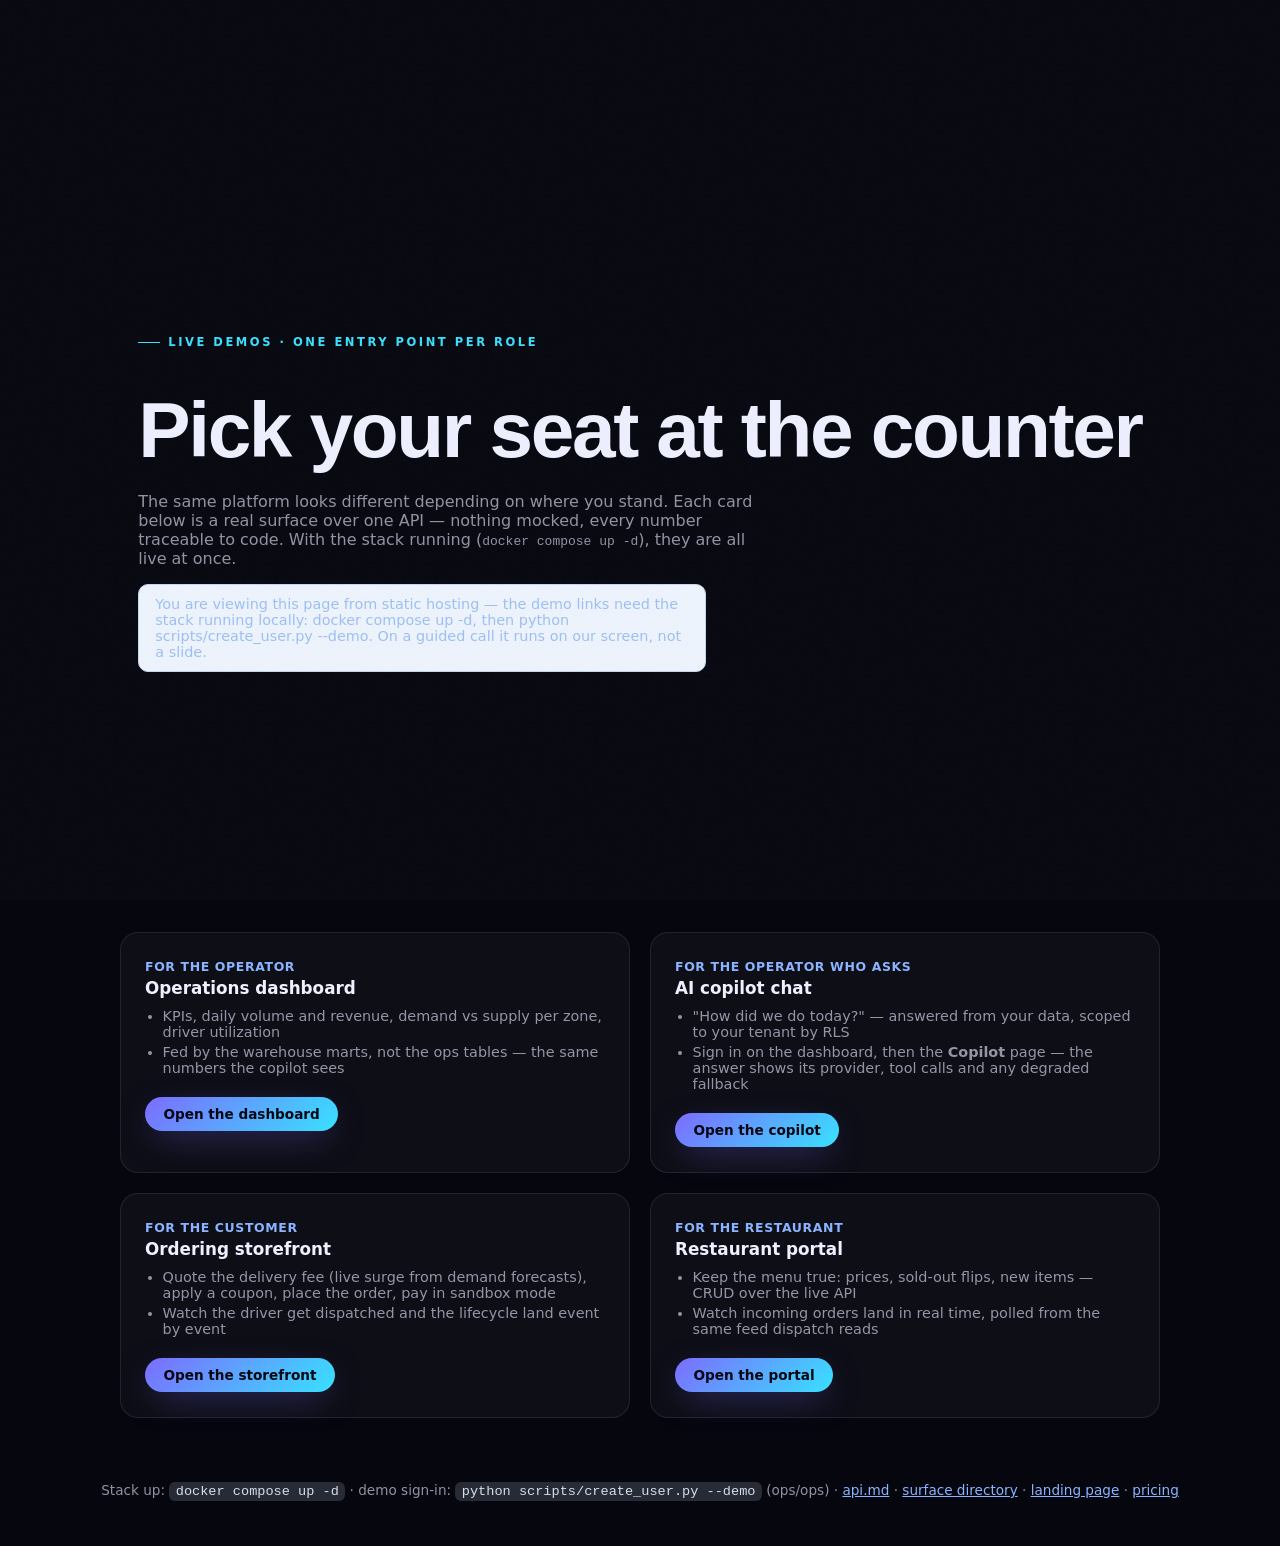
==== docs/demos.html @ f38d6b24 "The surface directory: every link documented and kept updated by rule 8 (#244) docs/links.md is the " ====
<!doctype html>
<html lang="en">
<head>
  <meta charset="utf-8" />
  <meta name="viewport" content="width=device-width, initial-scale=1" />
  <title>Live demos — Smart Delivery Ops</title>
  <meta name="description" content="One entry point per role: the operator's dashboard, the AI copilot chat, the customer ordering storefront, and the restaurant portal — all driving the same real API." />
  <link rel="stylesheet" href="styles.css" />
  <style>
    .demos-main { max-width: 1080px; margin: 0 auto; padding: 3rem 1.25rem 4rem; }
    .demos-lead { max-width: 62ch; color: var(--muted, #5b6472); }
    .demos-grid { display: grid; gap: 1.25rem; margin-top: 2rem; }
    @media (min-width: 900px) { .demos-grid { grid-template-columns: 1fr 1fr; } }
    .demos-grid h2 { margin-top: 0; font-size: 1.05rem; }
    .demos-grid .role { font-size: .78rem; font-weight: 700; letter-spacing: .05em; text-transform: uppercase;
                        color: #8ab4ff; display: block; margin-bottom: .3rem; }
    .demos-grid ul { margin: .6rem 0 1rem; padding-left: 1.1rem; color: var(--muted, #5b6472); font-size: .9rem; }
    .demos-grid li { margin-bottom: .25rem; }
    .demos-foot { text-align: center; font-size: .85rem; color: var(--muted, #5b6472); padding: 0 1.25rem 3rem; }
    .demos-foot a { color: #8ab4ff; }
    .demos-foot code { background: #262b36; color: #d7dce6; padding: .12rem .4rem; border-radius: 6px; }
  </style>
</head>
<body>
  <header class="hero" style="padding-bottom:1.5rem">
    <div class="demos-main" style="padding-bottom:0">
      <p class="eyebrow">Live demos · one entry point per role</p>
      <h1>Pick your seat at the counter</h1>
      <p class="demos-lead">
        The same platform looks different depending on where you stand. Each card below is a
        real surface over one API — nothing mocked, every number traceable to code. With the
        stack running (<code>docker compose up -d</code>), they are all live at once.
      </p>
      <p class="demos-lead" id="env-note" hidden
         style="margin-top:1rem; padding:.7rem 1rem; border-radius:10px; background:#eef4fd; color:#9cc0f5; border:1px solid #c4d8f2; font-size:.9rem"></p>
    </div>
  </header>

  <main class="demos-main" style="padding-top:0">
    <div class="demos-grid">
      <section class="card">
        <span class="role">For the operator</span>
        <h2>Operations dashboard</h2>
        <ul>
          <li>KPIs, daily volume and revenue, demand vs supply per zone, driver utilization</li>
          <li>Fed by the warehouse marts, not the ops tables — the same numbers the copilot sees</li>
        </ul>
        <div class="flow-actions">
          <a class="btn btn-primary btn-sm" href="http://localhost:8501/">Open the dashboard</a>
        </div>
      </section>

      <section class="card">
        <span class="role">For the operator who asks</span>
        <h2>AI copilot chat</h2>
        <ul>
          <li>"How did we do today?" — answered from your data, scoped to your tenant by RLS</li>
          <li>Sign in on the dashboard, then the <b>Copilot</b> page — the answer shows its provider, tool calls and any degraded fallback</li>
        </ul>
        <div class="flow-actions">
          <a class="btn btn-primary btn-sm" href="http://localhost:8501/Copilot">Open the copilot</a>
        </div>
      </section>

      <section class="card">
        <span class="role">For the customer</span>
        <h2>Ordering storefront</h2>
        <ul>
          <li>Quote the delivery fee (live surge from demand forecasts), apply a coupon, place the order, pay in sandbox mode</li>
          <li>Watch the driver get dispatched and the lifecycle land event by event</li>
        </ul>
        <div class="flow-actions">
          <a class="btn btn-primary btn-sm" href="http://localhost:8010/storefront/ordering-demo.html">Open the storefront</a>
        </div>
      </section>

      <section class="card">
        <span class="role">For the restaurant</span>
        <h2>Restaurant portal</h2>
        <ul>
          <li>Keep the menu true: prices, sold-out flips, new items — CRUD over the live API</li>
          <li>Watch incoming orders land in real time, polled from the same feed dispatch reads</li>
        </ul>
        <div class="flow-actions">
          <a class="btn btn-primary btn-sm" href="http://localhost:8010/storefront/restaurant-portal.html">Open the portal</a>
        </div>
      </section>
    </div>
  </main>

  <p class="demos-foot">
    Stack up: <code>docker compose up -d</code> · demo sign-in: <code>python scripts/create_user.py --demo</code>
    (ops/ops) · <a href="https://github.com/SiwarAttia6191/smart-delivery-ops/blob/main/docs/api.md">api.md</a> ·
    <a href="https://github.com/SiwarAttia6191/smart-delivery-ops/blob/main/docs/links.md">surface directory</a> ·
    <a href="https://siwarattia6191.github.io/smart-delivery-ops/">landing page</a> ·
    <a href="product.html">pricing</a>
  </p>

  <script type="module">
    // The demo links are machine-local (the stack serves them). When this
    // hub is viewed from static hosting — where no stack runs — say so
    // instead of letting four dead links speak for themselves.
    const local = ["localhost", "127.0.0.1"].includes(location.hostname);
    if (!local) {
      const note = document.getElementById("env-note");
      note.textContent = "You are viewing this page from static hosting — the demo links " +
        "need the stack running locally: docker compose up -d, then " +
        "python scripts/create_user.py --demo. On a guided call it runs on our screen, not a slide.";
      note.hidden = false;
    }
  </script>
</body>
</html>
---- docs/styles.css ----
:root {
  --bg: #05060e;
  --text: #eef0ff;
  --muted: rgba(230, 233, 255, 0.62);
  --accent-a: #7c6cff;
  --accent-b: #38e1ff;
  --accent-c: #b06cff;
  --line: rgba(255, 255, 255, 0.09);
  --card: rgba(255, 255, 255, 0.035);
  --nav-h: 76px;
}

* { margin: 0; padding: 0; box-sizing: border-box; }
html { scroll-behavior: smooth; }

body {
  background: var(--bg);
  color: var(--text);
  font-family: "Inter", system-ui, -apple-system, sans-serif;
  overflow-x: hidden;
  -webkit-font-smoothing: antialiased;
}

::selection { background: var(--accent-a); color: #fff; }
:focus-visible { outline: 2px solid var(--accent-b); outline-offset: 3px; border-radius: 4px; }

/* ── ambient background ─────────────────────────────────────────── */
.orbs { position: fixed; inset: 0; z-index: 0; overflow: hidden; }
.orb { position: absolute; border-radius: 50%; filter: blur(110px); opacity: 0.32; }
.orb-a {
  width: 44rem; height: 44rem; top: -14rem; left: 52%;
  background: radial-gradient(circle, var(--accent-a), transparent 65%);
  animation: drift-a 22s ease-in-out infinite alternate;
}
.orb-b {
  width: 36rem; height: 36rem; bottom: -12rem; left: -10rem;
  background: radial-gradient(circle, var(--accent-b), transparent 65%);
  opacity: 0.2;
  animation: drift-b 26s ease-in-out infinite alternate;
}
@keyframes drift-a { to { transform: translate(-6rem, 4rem) scale(1.12); } }
@keyframes drift-b { to { transform: translate(7rem, -5rem) scale(0.92); } }

body::after {
  content: ""; position: fixed; inset: 0; z-index: 40; pointer-events: none; opacity: 0.05;
  background-image: url("data:image/svg+xml,%3Csvg xmlns='http://www.w3.org/2000/svg' width='160' height='160'%3E%3Cfilter id='n'%3E%3CfeTurbulence type='fractalNoise' baseFrequency='0.9' numOctaves='2'/%3E%3C/filter%3E%3Crect width='100%25' height='100%25' filter='url(%23n)'/%3E%3C/svg%3E");
}

.fallback-blob {
  display: none; position: absolute; z-index: 1; right: 6vw; top: 50%;
  width: min(46vw, 560px); aspect-ratio: 1; border-radius: 50%;
  background: conic-gradient(from 120deg, var(--accent-a), var(--accent-b), var(--accent-c), var(--accent-a));
  filter: blur(60px); opacity: 0.4;
  animation: spin 24s linear infinite;
}
body.no3d .fallback-blob { display: block; }
@keyframes spin { to { transform: rotate(360deg); } }

/* ── nav ─────────────────────────────────────────────────────────── */
.nav {
  position: fixed; top: 0; left: 0; right: 0; z-index: 100;
  transition: background 0.4s ease, border-color 0.4s ease, backdrop-filter 0.4s ease;
  border-bottom: 1px solid transparent;
}
.nav.scrolled {
  background: rgba(6, 7, 16, 0.72);
  -webkit-backdrop-filter: blur(18px); backdrop-filter: blur(18px);
  border-bottom-color: rgba(255, 255, 255, 0.06);
}
.nav-inner {
  max-width: 1200px; margin: 0 auto; height: var(--nav-h);
  padding: 0 clamp(1.25rem, 4vw, 2.5rem);
  display: flex; align-items: center; justify-content: space-between; gap: 2rem;
}
.logo { display: flex; align-items: center; gap: 0.65rem; text-decoration: none; color: var(--text); }
.logo svg { width: 26px; height: 26px; }
.logo span {
  font-family: "Space Grotesk", sans-serif; font-weight: 700;
  font-size: 1.12rem; letter-spacing: 0.04em;
}
.nav-links { display: flex; gap: 1.5rem; list-style: none; }
.nav-links a, .logo span { white-space: nowrap; }
.nav-links a {
  color: var(--muted); text-decoration: none; font-size: 0.93rem; font-weight: 500;
  background: linear-gradient(var(--text), var(--text)) no-repeat 0 100% / 0 1px;
  transition: color 0.3s ease, background-size 0.3s ease;
  padding-bottom: 3px;
}
.nav-links a:hover { color: var(--text); background-size: 100% 1px; }
.nav-burger {
  display: none; flex-direction: column; gap: 5px; background: none; border: none;
  padding: 0.5rem; cursor: pointer;
}
.nav-burger span {
  width: 22px; height: 2px; background: var(--text); border-radius: 2px;
  transition: transform 0.3s ease, opacity 0.3s ease;
}


/* ── buttons ─────────────────────────────────────────────────────── */
.btn {
  display: inline-flex; align-items: center; gap: 0.55rem;
  padding: 0.85rem 1.7rem; border-radius: 999px;
  font-family: inherit; font-size: 0.95rem; font-weight: 600;
  text-decoration: none; cursor: pointer; border: none; white-space: nowrap;
  transition: box-shadow 0.35s ease, background 0.35s ease, border-color 0.35s ease, transform 0.25s ease;
  will-change: transform;
}
.btn-primary {
  position: relative; overflow: hidden;
  background: linear-gradient(135deg, var(--accent-a), var(--accent-b));
  color: #050711; font-weight: 700;
  box-shadow: 0 10px 34px -10px rgba(124, 108, 255, 0.55);
}
.btn-primary:hover { box-shadow: 0 16px 46px -10px rgba(56, 225, 255, 0.6); }
.btn-primary::after {
  content: ""; position: absolute; inset: 0;
  background: linear-gradient(115deg, transparent 30%, rgba(255, 255, 255, 0.55) 50%, transparent 70%);
  transform: translateX(-120%); transition: transform 0.7s ease;
}
.btn-primary:hover::after { transform: translateX(120%); }
.btn-ghost {
  color: var(--text); background: rgba(255, 255, 255, 0.03);
  border: 1px solid rgba(255, 255, 255, 0.16);
}
.btn-ghost:hover { border-color: rgba(255, 255, 255, 0.38); background: rgba(255, 255, 255, 0.07); }
.btn-ghost .play {
  width: 22px; height: 22px; border-radius: 50%;
  border: 1px solid rgba(255, 255, 255, 0.35);
  display: grid; place-items: center;
}
.btn-ghost .play::before {
  content: ""; width: 0; height: 0; margin-left: 2px;
  border-left: 6px solid var(--text); border-top: 4px solid transparent; border-bottom: 4px solid transparent;
}
.btn:disabled { opacity: 0.35; cursor: not-allowed; }
.btn-sm { padding: 0.55rem 1.15rem; font-size: 0.85rem; }

/* ── hero ────────────────────────────────────────────────────────── */
.hero {
  position: relative; z-index: 1;
  min-height: 100vh; min-height: 100svh;
  display: grid; place-items: center;
  padding-top: var(--nav-h);
  overflow: hidden;
}
#scene { position: absolute; inset: 0; width: 100%; height: 100%; z-index: 1; pointer-events: none; }

.hero-inner {
  position: relative; z-index: 2;
  width: 100%; max-width: 1200px;
  padding: 4rem clamp(1.25rem, 5vw, 3rem) 6rem;
}
.copy { position: relative; max-width: 640px; }

.copy::before {
  content: ""; position: absolute; inset: -20% -12%; z-index: -1;
  background: radial-gradient(closest-side, rgba(5, 6, 14, 0.74), rgba(5, 6, 14, 0.38) 55%, transparent 78%);
  pointer-events: none;
}
@media (min-width: 921px) { .copy::before { opacity: 0.55; } }

.badge {
  display: inline-flex; align-items: center; gap: 0.6rem;
  padding: 0.45rem 1.05rem; border-radius: 999px;
  border: 1px solid rgba(255, 255, 255, 0.14);
  background: rgba(255, 255, 255, 0.04);
  -webkit-backdrop-filter: blur(8px); backdrop-filter: blur(8px);
  font-size: 0.85rem; font-weight: 500; color: var(--muted);
}
.badge .dot { position: relative; width: 7px; height: 7px; border-radius: 50%; background: var(--accent-b); }
.badge .dot::after {
  content: ""; position: absolute; inset: 0; border-radius: 50%; background: var(--accent-b);
  animation: ping 2.2s cubic-bezier(0, 0, 0.2, 1) infinite;
}
@keyframes ping { 75%, 100% { transform: scale(2.6); opacity: 0; } }

h1 {
  font-family: "Space Grotesk", sans-serif;
  font-size: clamp(2.75rem, 6.4vw, 4.9rem);
  line-height: 1.05; letter-spacing: -0.03em;
  margin: 1.5rem 0 1.3rem;
}
.grad {
  background: linear-gradient(90deg, var(--accent-a), var(--accent-b), var(--accent-c), var(--accent-a));
  background-size: 300% 100%;
  -webkit-background-clip: text; background-clip: text;
  color: transparent;
  animation: grad-shift 9s linear infinite;
}
@keyframes grad-shift { to { background-position: 300% 0; } }

.sub {
  color: var(--muted); font-size: clamp(1.02rem, 1.35vw, 1.18rem);
  line-height: 1.68; max-width: 560px; margin-bottom: 2.5rem;
}

.cta-row { display: flex; gap: 1rem; flex-wrap: wrap; }

.stats { display: flex; margin-top: 3.4rem; gap: clamp(1.4rem, 4vw, 3.2rem); }
.stat .v {
  font-family: "Space Grotesk", sans-serif; font-weight: 700;
  font-size: 1.4rem; letter-spacing: -0.01em;
}
.stat .l { color: var(--muted); font-size: 0.82rem; margin-top: 0.3rem; }
.stat + .stat { border-left: 1px solid rgba(255, 255, 255, 0.1); padding-left: clamp(1.4rem, 4vw, 3.2rem); }

.scroll-cue {
  position: absolute; left: 50%; bottom: 1.9rem; transform: translateX(-50%); z-index: 2;
  display: flex; flex-direction: column; align-items: center; gap: 0.7rem;
  color: var(--muted); font-size: 0.66rem; letter-spacing: 0.32em; text-transform: uppercase;
  text-decoration: none;
}
.scroll-cue .line { width: 1px; height: 46px; overflow: hidden; background: rgba(255, 255, 255, 0.12); }
.scroll-cue .line::after {
  content: ""; display: block; width: 100%; height: 46px;
  background: linear-gradient(180deg, transparent, var(--accent-b));
  animation: cue 2.1s cubic-bezier(0.65, 0, 0.35, 1) infinite;
}
@keyframes cue { 0% { transform: translateY(-100%); } 55%, 100% { transform: translateY(100%); } }

.reveal { opacity: 0; animation: fade-up 0.9s cubic-bezier(0.2, 0.7, 0.2, 1) forwards; }
.reveal:nth-child(1) { animation-delay: 0.08s; }
.reveal:nth-child(2) { animation-delay: 0.18s; }
.reveal:nth-child(3) { animation-delay: 0.28s; }
.reveal:nth-child(4) { animation-delay: 0.38s; }
.reveal:nth-child(5) { animation-delay: 0.5s; }
@keyframes fade-up {
  from { opacity: 0; transform: translateY(26px); }
  to   { opacity: 1; transform: translateY(0); }
}

/* ── sections (shared) ───────────────────────────────────────────── */
.section {
  position: relative; z-index: 2;
  max-width: 1160px; margin: 0 auto;
  padding: 6.5rem clamp(1.25rem, 4vw, 2.5rem) 0.5rem;
  scroll-margin-top: calc(var(--nav-h) + 12px);
}
.eyebrow {
  display: inline-flex; align-items: center; gap: 0.5rem;
  font-size: 0.72rem; font-weight: 600; letter-spacing: 0.22em; text-transform: uppercase;
  color: var(--accent-b); margin-bottom: 1rem;
}
.eyebrow::before { content: ""; width: 22px; height: 1px; background: var(--accent-b); }
.section h2 {
  font-family: "Space Grotesk", sans-serif;
  font-size: clamp(1.7rem, 3.4vw, 2.5rem); letter-spacing: -0.02em;
  margin-bottom: 0.8rem;
}
.section .lead { color: var(--muted); max-width: 640px; line-height: 1.7; margin-bottom: 2.8rem; }

.swoosh { opacity: 0; transform: translateY(28px); transition: opacity 0.7s ease, transform 0.7s ease; }
.swoosh.in { opacity: 1; transform: none; }

/* ── features ────────────────────────────────────────────────────── */
.cards { display: grid; grid-template-columns: repeat(3, 1fr); gap: 1.1rem; }
.card {
  background: var(--card); border: 1px solid var(--line); border-radius: 18px;
  padding: 1.6rem 1.5rem; transition: transform 0.35s ease, border-color 0.35s ease, background 0.35s ease;
}
.card:hover { transform: translateY(-4px); border-color: rgba(124, 108, 255, 0.4); background: rgba(255, 255, 255, 0.055); }
.card .ico {
  width: 40px; height: 40px; border-radius: 11px; display: grid; place-items: center;
  background: linear-gradient(135deg, rgba(124, 108, 255, 0.18), rgba(56, 225, 255, 0.14));
  border: 1px solid rgba(124, 108, 255, 0.3);
  font-size: 1.15rem; margin-bottom: 1rem;
}
.card h3 { font-family: "Space Grotesk", sans-serif; font-size: 1.05rem; margin-bottom: 0.5rem; }
.card p { color: var(--muted); font-size: 0.9rem; line-height: 1.62; }

/* ── services (status chips + evidence links) ─────────────────────── */
.chip-row { display: flex; gap: 0.4rem; margin-bottom: 0.75rem; }
.chip {
  font-size: 0.72rem; font-weight: 700; letter-spacing: 0.09em; text-transform: uppercase;
  padding: 0.24rem 0.6rem; border-radius: 999px; border: 1px solid;
}
.chip.live { color: #4ade80; border-color: rgba(74, 222, 128, 0.4); background: rgba(74, 222, 128, 0.08); }
.chip.bench { color: var(--accent-b); border-color: rgba(56, 225, 255, 0.35); background: rgba(56, 225, 255, 0.07); }
.card .power { margin-top: 0.9rem; font-size: 0.76rem; color: var(--muted); line-height: 1.55; }
.card .power a { color: var(--accent-b); }

/* ── demo ────────────────────────────────────────────────────────── */
.demo-grid { display: grid; grid-template-columns: 1.05fr 0.95fr; gap: 1.2rem; align-items: start; }
.route-map { height: min(62vh, 520px); min-height: 360px; border: 1px solid var(--line); border-radius: 14px; overflow: hidden; background: #111827; }
.route-map-status { color: var(--muted); font-size: 0.85rem; line-height: 1.6; margin-top: 1rem; }
.route-map-stats { display: flex; flex-wrap: wrap; gap: 1rem 2rem; margin-top: 1rem; }
.route-map-stat { color: var(--muted); font-size: 0.82rem; }
.route-map-stat b { color: var(--text); display: block; font: 600 1.05rem "Space Grotesk", sans-serif; margin-top: 0.2rem; }
.route-map-links { display: flex; flex-wrap: wrap; gap: 1rem; margin-top: 1rem; }
.route-map-links a { color: var(--accent-b); font-size: 0.88rem; text-decoration: none; }
.route-map-links a:hover { text-decoration: underline; }
.leaflet-container { font: 0.85rem "Inter", system-ui, sans-serif; }
.panel {
  background: var(--card); border: 1px solid var(--line); border-radius: 18px;
  padding: 1.6rem;
}
.panel h3 { font-family: "Space Grotesk", sans-serif; font-size: 1.05rem; margin-bottom: 1.2rem; }
.field { margin-bottom: 1.3rem; }
.field label { display: flex; justify-content: space-between; font-size: 0.85rem; color: var(--muted); margin-bottom: 0.55rem; }
.field label b { color: var(--text); font-weight: 600; }
input[type="range"] {
  width: 100%; appearance: none; height: 4px; border-radius: 2px;
  background: linear-gradient(90deg, var(--accent-a), var(--accent-b)); outline: none;
}
input[type="range"]::-webkit-slider-thumb {
  appearance: none; width: 18px; height: 18px; border-radius: 50%;
  background: var(--text); border: 3px solid var(--accent-a); cursor: pointer;
}
input[type="range"]:disabled { opacity: 0.4; }
.seg { display: grid; grid-template-columns: repeat(5, 1fr); gap: 0.4rem; }
.seg button {
  padding: 0.5rem 0.3rem; border-radius: 10px; cursor: pointer;
  background: rgba(255, 255, 255, 0.03); color: var(--muted);
  border: 1px solid var(--line); font: inherit; font-size: 0.8rem; font-weight: 500;
  transition: all 0.25s ease;
}
.seg button.on { background: rgba(124, 108, 255, 0.18); border-color: rgba(124, 108, 255, 0.55); color: var(--text); }
.seg button:disabled { opacity: 0.4; cursor: not-allowed; }
.breakdown { border-top: 1px dashed var(--line); margin-top: 0.4rem; }
.breakdown .row {
  display: flex; justify-content: space-between; padding: 0.5rem 0;
  font-size: 0.88rem; color: var(--muted);
  border-bottom: 1px dashed var(--line);
}
.breakdown .row i { font-style: normal; opacity: 0.6; font-size: 0.78rem; }
.breakdown .row.total { color: var(--text); font-weight: 700; font-size: 1.05rem; border-bottom: none; }
.breakdown .row.total b { font-family: "Space Grotesk", sans-serif; color: var(--accent-b); }
.flow-actions { display: flex; flex-wrap: wrap; gap: 0.6rem; margin-top: 1.3rem; }
.order-state {
  display: inline-flex; align-items: center; gap: 0.5rem; margin-bottom: 1rem;
  padding: 0.4rem 0.95rem; border-radius: 999px; font-size: 0.82rem; font-weight: 600;
  background: rgba(255, 255, 255, 0.04); border: 1px solid var(--line); color: var(--muted);
}
.order-state.pulse { animation: state-pulse 0.5s ease; }
@keyframes state-pulse { 0% { transform: scale(0.92); } 100% { transform: scale(1); } }
.eventlog {
  list-style: none; max-height: 320px; overflow-y: auto;
  display: flex; flex-direction: column; gap: 0.55rem;
}
.eventlog li {
  display: flex; gap: 0.7rem; align-items: baseline;
  font-size: 0.82rem; color: var(--muted); line-height: 1.5;
  animation: fade-up 0.4s ease;
}
.eventlog .t { font-family: ui-monospace, monospace; font-size: 0.72rem; opacity: 0.7; white-space: nowrap; }
.eventlog .tag {
  font-family: ui-monospace, monospace; font-size: 0.7rem; padding: 0.1rem 0.45rem;
  border-radius: 6px; white-space: nowrap;
  background: rgba(124, 108, 255, 0.15); color: var(--accent-a); border: 1px solid rgba(124, 108, 255, 0.3);
}
.eventlog li.sys .tag { background: rgba(56, 225, 255, 0.12); color: var(--accent-b); border-color: rgba(56, 225, 255, 0.3); }
.eventlog li.ok .tag { background: rgba(74, 222, 128, 0.12); color: #4ade80; border-color: rgba(74, 222, 128, 0.3); }
.demo-note { font-size: 0.78rem; color: var(--muted); margin-top: 1rem; line-height: 1.55; }
.demo-note a { color: var(--accent-b); }

/* ── architecture ────────────────────────────────────────────────── */
.arch-wrap {
  background: rgba(255, 255, 255, 0.02); border: 1px solid var(--line); border-radius: 18px;
  padding: 1.8rem 1.4rem; overflow-x: auto;
}
.arch-wrap .mermaid { display: flex; justify-content: center; min-width: 620px; }
.phases { display: grid; grid-template-columns: repeat(4, 1fr); gap: 0.8rem; margin-top: 1.6rem; }
.phase {
  border: 1px solid var(--line); border-radius: 14px; padding: 1rem 1.1rem;
  background: var(--card);
}
.phase .n { font-family: "Space Grotesk", sans-serif; font-weight: 700; color: var(--accent-a); font-size: 0.8rem; }
.phase h4 { font-size: 0.92rem; margin: 0.3rem 0 0.4rem; }
.phase p { color: var(--muted); font-size: 0.78rem; line-height: 1.55; }
.phase.done { border-color: rgba(74, 222, 128, 0.35); }
.phase.done .n::after { content: " ✓"; color: #4ade80; }

/* ── analytics ───────────────────────────────────────────────────── */
.kpis { display: grid; grid-template-columns: repeat(4, 1fr); gap: 0.9rem; margin-bottom: 1.4rem; }
.kpi {
  border: 1px solid var(--line); border-radius: 14px; padding: 1.1rem 1.2rem; background: var(--card);
}
.kpi .v { font-family: "Space Grotesk", sans-serif; font-size: 1.55rem; font-weight: 700; }
.kpi .v span { color: var(--accent-b); font-size: 1rem; }
.kpi .l { color: var(--muted); font-size: 0.78rem; margin-top: 0.25rem; }
.chart-panel {
  border: 1px solid var(--line); border-radius: 14px; padding: 1.4rem 1.4rem 1rem; background: var(--card);
}
.chart-panel h3 { font-size: 0.95rem; font-family: "Space Grotesk", sans-serif; margin-bottom: 1rem; }
.bars { display: flex; align-items: flex-end; gap: clamp(4px, 1.2vw, 12px); height: 150px; }
.bars .b {
  flex: 1; border-radius: 5px 5px 2px 2px; min-height: 6px;
  background: linear-gradient(180deg, var(--accent-b), var(--accent-a));
  opacity: 0.85; transition: opacity 0.25s ease;
  position: relative; cursor: default;
}
.bars .b:hover { opacity: 1; }
.bars .b.peak { background: linear-gradient(180deg, #fbbf24, #f97316); }
.bars .b .tip {
  position: absolute; bottom: calc(100% + 6px); left: 50%; transform: translateX(-50%) scale(0.9);
  background: #14162a; border: 1px solid var(--line); border-radius: 8px;
  padding: 0.25rem 0.55rem; font-size: 0.68rem; white-space: nowrap; opacity: 0;
  transition: all 0.2s ease; pointer-events: none; color: var(--text);
}
.bars .b:hover .tip { opacity: 1; transform: translateX(-50%) scale(1); }
.axis { display: flex; justify-content: space-between; margin-top: 0.5rem; font-size: 0.7rem; color: var(--muted); }
.chart-note { color: var(--muted); font-size: 0.78rem; margin-top: 0.9rem; }

/* ── footer ──────────────────────────────────────────────────────── */
footer {
  position: relative; z-index: 2; margin-top: 6rem;
  border-top: 1px solid var(--line);
  background: rgba(5, 6, 14, 0.6);
}
.foot-inner {
  max-width: 1160px; margin: 0 auto; padding: 3rem clamp(1.25rem, 4vw, 2.5rem) 2.5rem;
  display: flex; flex-wrap: wrap; gap: 2.5rem 4rem; justify-content: space-between; align-items: flex-start;
}
.foot-brand { max-width: 300px; }
.foot-brand .logo { margin-bottom: 0.9rem; }
.foot-brand p { color: var(--muted); font-size: 0.85rem; line-height: 1.65; }
.foot-col h5 { font-size: 0.75rem; letter-spacing: 0.16em; text-transform: uppercase; color: var(--muted); margin-bottom: 0.9rem; }
.foot-col a { display: block; color: var(--muted); text-decoration: none; font-size: 0.88rem; padding: 0.28rem 0; transition: color 0.25s ease; }
.foot-col a:hover { color: var(--text); }
.foot-base {
  max-width: 1160px; margin: 0 auto; padding: 1.1rem clamp(1.25rem, 4vw, 2.5rem);
  border-top: 1px solid var(--line);
  display: flex; flex-wrap: wrap; gap: 1rem; justify-content: space-between;
  color: var(--muted); font-size: 0.78rem;
}

/* ── responsive ──────────────────────────────────────────────────── */
@media (max-width: 920px) {
  .nav-links { display: none; }
  .hero-inner { text-align: center; }
  .copy { margin: 0 auto; }
  .sub { margin-left: auto; margin-right: auto; }
  .cta-row, .stats { justify-content: center; }
  .cards { grid-template-columns: 1fr 1fr; }
  .demo-grid { grid-template-columns: 1fr; }
  .kpis { grid-template-columns: 1fr 1fr; }
  .phases { grid-template-columns: 1fr 1fr; }
}
@media (max-width: 560px) {
  .cards { grid-template-columns: 1fr; }
  .phases { grid-template-columns: 1fr; }
}

@media (prefers-reduced-motion: reduce) {
  *, *::before, *::after {
    animation-duration: 0.01ms !important; animation-iteration-count: 1 !important;
    transition-duration: 0.01ms !important;
  }
  .reveal, .swoosh { opacity: 1; transform: none; }
  html { scroll-behavior: auto; }
}
/* ── compare / strip / faq (quick wins #29-31) ──────────────────── */
.compare-grid { display: grid; grid-template-columns: 1fr 1fr; gap: 1.1rem; }
.compare-col { border: 1px solid rgba(124,108,255,.25); border-radius: 14px; padding: 1.2rem 1.3rem; background: rgba(124,108,255,.05); }
.compare-col.platform { border-color: rgba(56,225,255,.4); background: rgba(56,225,255,.06); }
.compare-col h3 { margin: 0 0 .9rem; font-size: 1rem; }
.compare-row { display: flex; gap: .6rem; padding: .55rem 0; border-top: 1px dashed rgba(255,255,255,.12); font-size: .92rem; }
.compare-row:first-of-type { border-top: 0; }
.compare-row .tick { color: #38e1ff; }
.compare-col.old .compare-row .tick { color: #ff6b81; }
.compare-row a { color: #38e1ff; text-decoration: none; }
.compare-row a:hover { text-decoration: underline; }
.strip { display: flex; flex-wrap: wrap; gap: .55rem; justify-content: center; margin-top: 1.4rem; }
.strip-item { border: 1px solid rgba(56,225,255,.35); color: #c9f6ff; border-radius: 999px; padding: .38rem .85rem; font-size: .85rem; }
.strip-item.planned { border-style: dashed; border-color: rgba(255,255,255,.25); color: rgba(255,255,255,.45); }
details.faq { border: 1px solid rgba(124,108,255,.25); border-radius: 12px; padding: .85rem 1.1rem; margin-bottom: .7rem; background: rgba(124,108,255,.04); }
details.faq summary { cursor: pointer; font-weight: 600; }
details.faq[open] summary { color: #38e1ff; }
details.faq p { margin: .7rem 0 0; font-size: .93rem; color: rgba(255,255,255,.82); }
details.faq code { font-size: .85em; }
@media (max-width: 860px) { .compare-grid { grid-template-columns: 1fr; } }

/* ── route map: the light OSM raster reads wrong on the dark theme (#125 review) ── */
.route-map .leaflet-tile-pane {
  filter: invert(1) hue-rotate(180deg) brightness(0.92) contrast(0.95);
}

/* ── mobile navigation (the UX round: below 920px the links vanished —
   a disclosure burger replaces them; this block lives at the END of the
   file so it wins the cascade against the base rules above) ────────── */
@media (max-width: 920px) {
  .nav-burger { display: flex; }
  .nav-links {
    display: none; position: fixed; top: var(--nav-h); left: 0; right: 0;
    flex-direction: column; gap: 1.1rem; padding: 1.6rem 2rem 2rem;
    background: rgba(6, 7, 16, 0.97); border-bottom: 1px solid var(--line);
    -webkit-backdrop-filter: blur(18px); backdrop-filter: blur(18px);
  }
  .nav-links.open { display: flex; }
  .scroll-cue { display: none; }
}
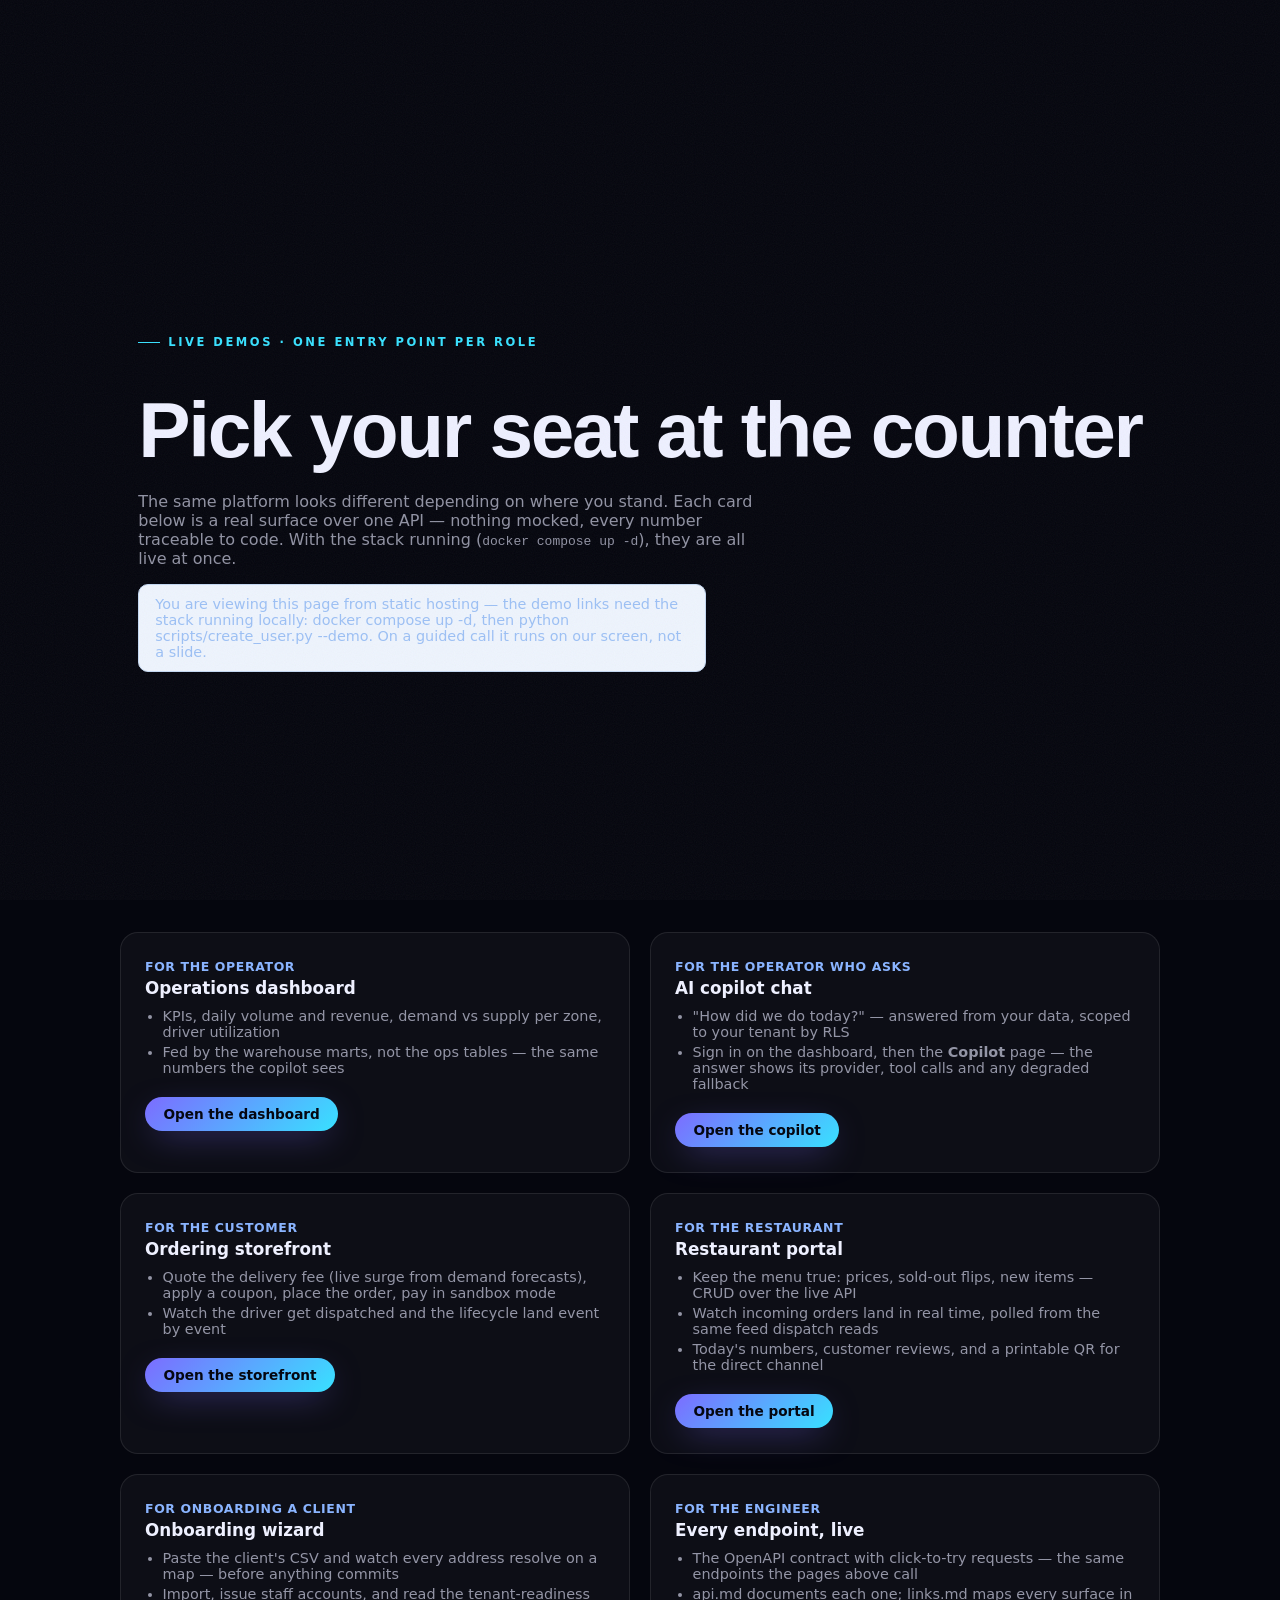
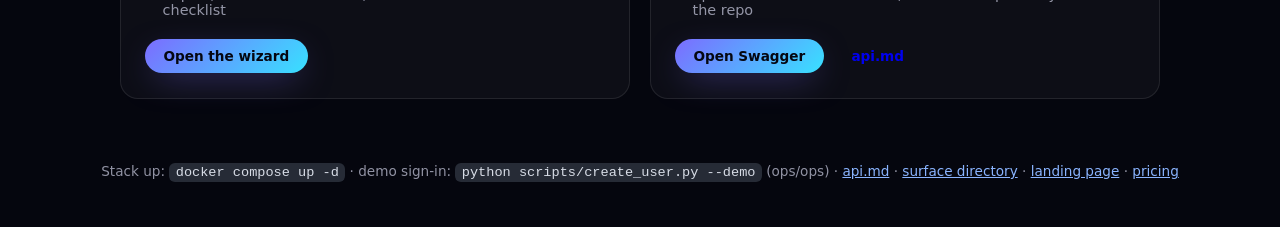
==== commit da6a0a83: "The demos hub grows up: the wizard, the endpoints card, honest dashboard links (#230 follow-through)" ====
--- a/docs/demos.html
+++ b/docs/demos.html
@@ -38,7 +38,7 @@
 
   <main class="demos-main" style="padding-top:0">
     <div class="demos-grid">
-      <section class="card">
+      <section class="card" data-needs="dashboard">
         <span class="role">For the operator</span>
         <h2>Operations dashboard</h2>
         <ul>
@@ -50,7 +50,7 @@
         </div>
       </section>
 
-      <section class="card">
+      <section class="card" data-needs="dashboard">
         <span class="role">For the operator who asks</span>
         <h2>AI copilot chat</h2>
         <ul>
@@ -70,7 +70,7 @@
           <li>Watch the driver get dispatched and the lifecycle land event by event</li>
         </ul>
         <div class="flow-actions">
-          <a class="btn btn-primary btn-sm" href="http://localhost:8010/storefront/ordering-demo.html">Open the storefront</a>
+          <a class="btn btn-primary btn-sm" href="ordering-demo.html">Open the storefront</a>
         </div>
       </section>
 
@@ -80,9 +80,35 @@
         <ul>
           <li>Keep the menu true: prices, sold-out flips, new items — CRUD over the live API</li>
           <li>Watch incoming orders land in real time, polled from the same feed dispatch reads</li>
+          <li>Today's numbers, customer reviews, and a printable QR for the direct channel</li>
         </ul>
         <div class="flow-actions">
-          <a class="btn btn-primary btn-sm" href="http://localhost:8010/storefront/restaurant-portal.html">Open the portal</a>
+          <a class="btn btn-primary btn-sm" href="restaurant-portal.html">Open the portal</a>
+        </div>
+      </section>
+
+      <section class="card">
+        <span class="role">For onboarding a client</span>
+        <h2>Onboarding wizard</h2>
+        <ul>
+          <li>Paste the client's CSV and watch every address resolve on a map — before anything commits</li>
+          <li>Import, issue staff accounts, and read the tenant-readiness checklist</li>
+        </ul>
+        <div class="flow-actions">
+          <a class="btn btn-primary btn-sm" href="onboarding-wizard.html">Open the wizard</a>
+        </div>
+      </section>
+
+      <section class="card">
+        <span class="role">For the engineer</span>
+        <h2>Every endpoint, live</h2>
+        <ul>
+          <li>The OpenAPI contract with click-to-try requests — the same endpoints the pages above call</li>
+          <li>api.md documents each one; links.md maps every surface in the repo</li>
+        </ul>
+        <div class="flow-actions">
+          <a class="btn btn-primary btn-sm" href="/docs">Open Swagger</a>
+          <a class="btn btn-sm" href="https://github.com/SiwarAttia6191/smart-delivery-ops/blob/main/docs/api.md">api.md</a>
         </div>
       </section>
     </div>
@@ -108,6 +134,30 @@
         "python scripts/create_user.py --demo. On a guided call it runs on our screen, not a slide.";
       note.hidden = false;
     }
+
+    // the dashboard lives in the MAIN stack only — the demo unit (the other
+    // deployment) and the VPS do not run it. Probe once: unreachable means
+    // the two dashboard cards disable with an honest hint instead of dead links.
+    if (local) {
+      fetch("http://localhost:8501/", { mode: "no-cors" })
+        .then(() => { /* the dashboard is up — the links stay */ })
+        .catch(() => {
+          for (const card of document.querySelectorAll('[data-needs="dashboard"]')) {
+            const link = card.querySelector("a.btn-primary");
+            if (link) {
+              link.classList.remove("btn-primary");
+              link.setAttribute("aria-disabled", "true");
+              link.style.opacity = ".45";
+            }
+            const hint = document.createElement("p");
+            hint.className = "hint";
+            hint.style.margin = ".4rem 0 0";
+            hint.textContent = "Not running here — the dashboard lives in the main stack " +
+              "(docker compose up -d dashboard).";
+            card.querySelector(".flow-actions").appendChild(hint);
+          }
+        });
+    }
   </script>
 </body>
 </html>
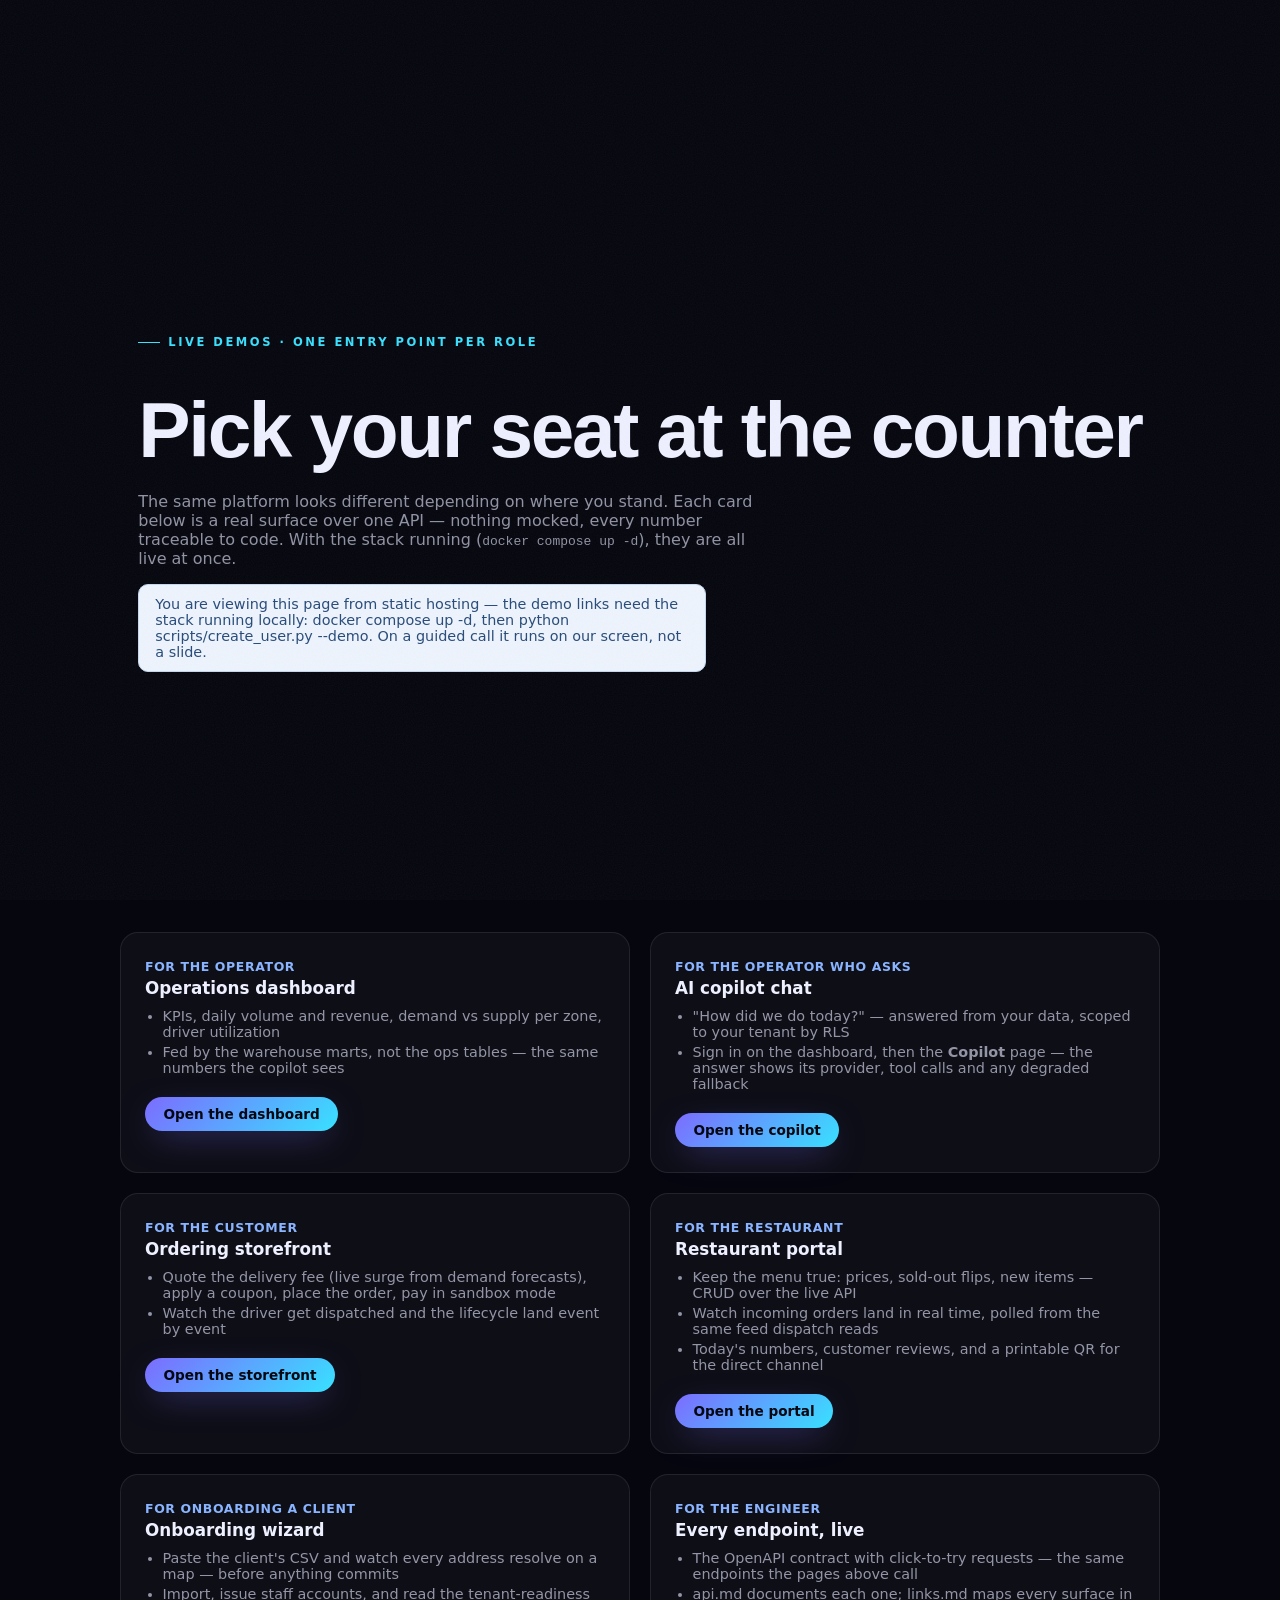
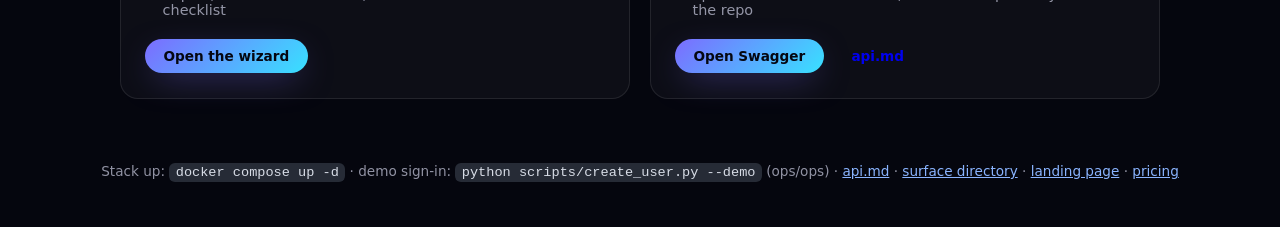
==== commit 347cc3fb: "Contrast: dark text on the light strips and banners (#216/#230 pages) The portal's stats strip set a" ====
--- a/docs/demos.html
+++ b/docs/demos.html
@@ -32,7 +32,7 @@
         stack running (<code>docker compose up -d</code>), they are all live at once.
       </p>
       <p class="demos-lead" id="env-note" hidden
-         style="margin-top:1rem; padding:.7rem 1rem; border-radius:10px; background:#eef4fd; color:#9cc0f5; border:1px solid #c4d8f2; font-size:.9rem"></p>
+         style="margin-top:1rem; padding:.7rem 1rem; border-radius:10px; background:#eef4fd; color:#274b7a; border:1px solid #c4d8f2; font-size:.9rem"></p>
     </div>
   </header>
 
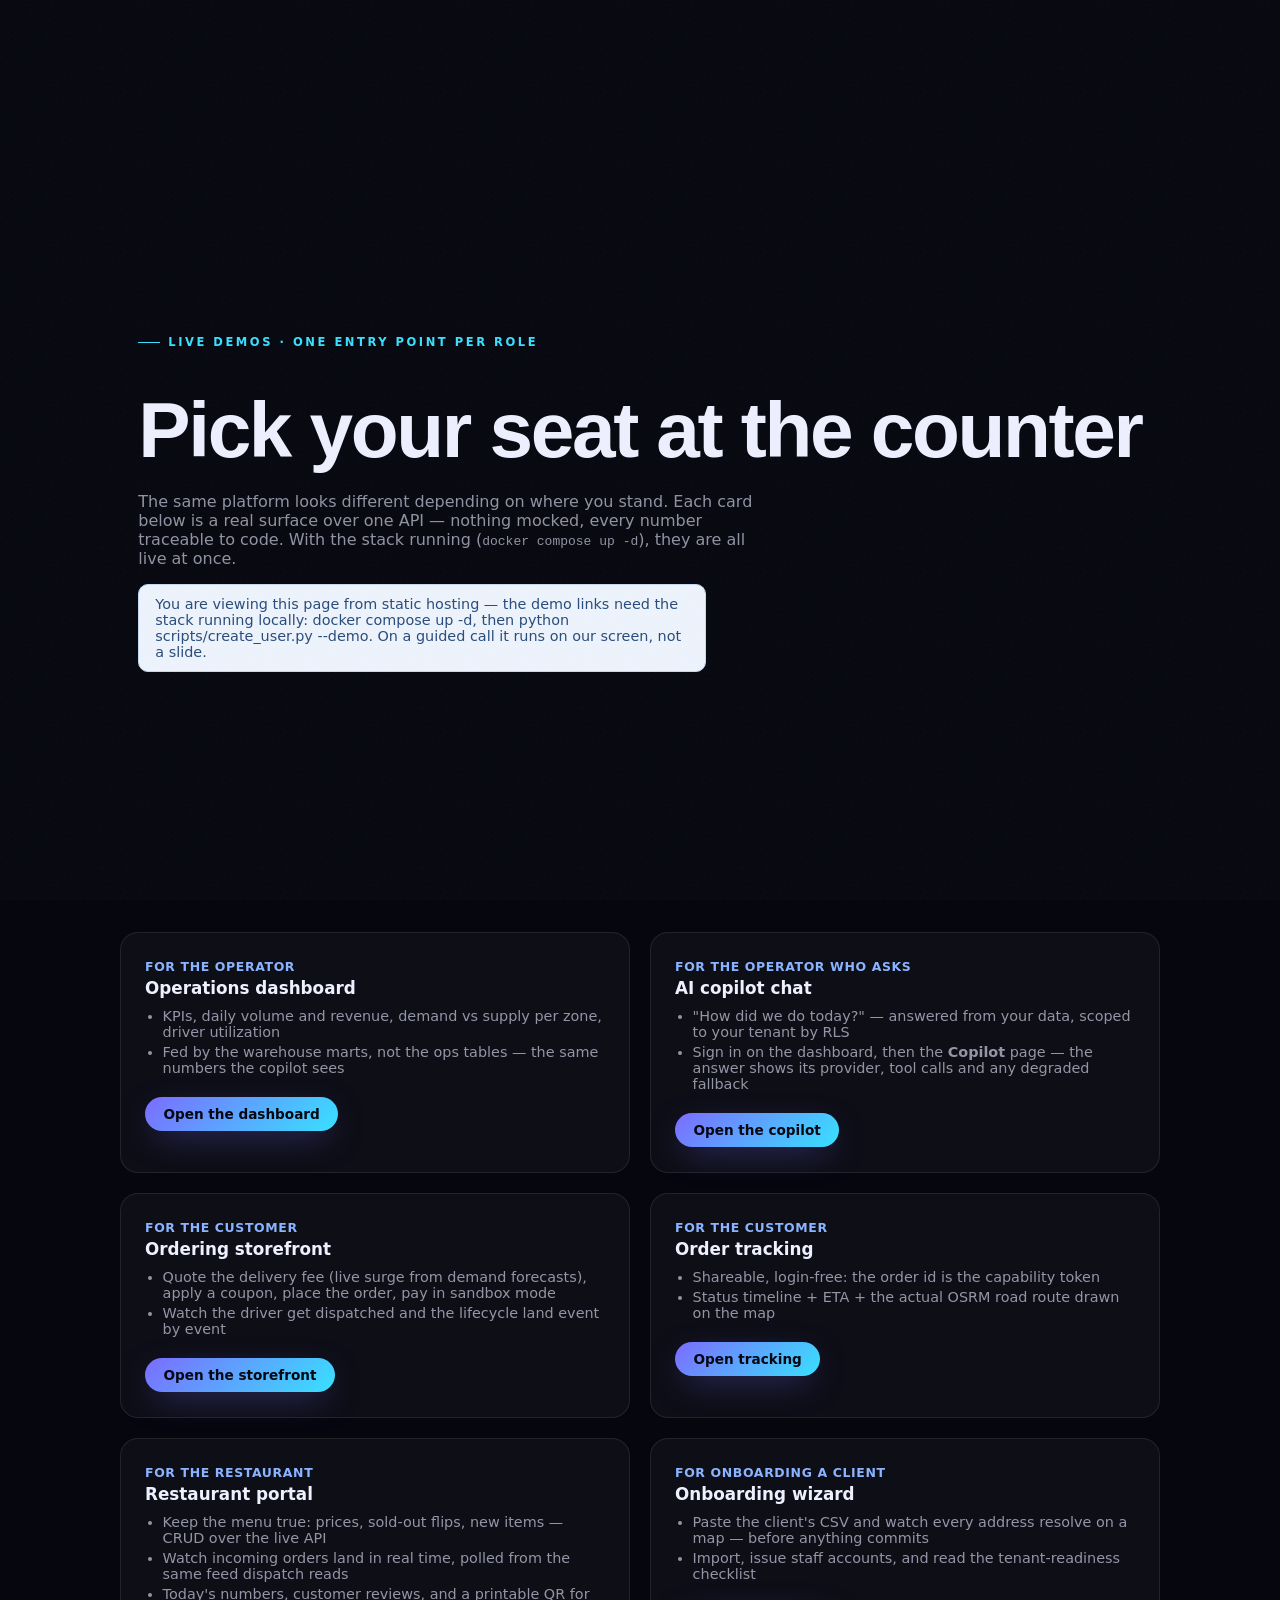
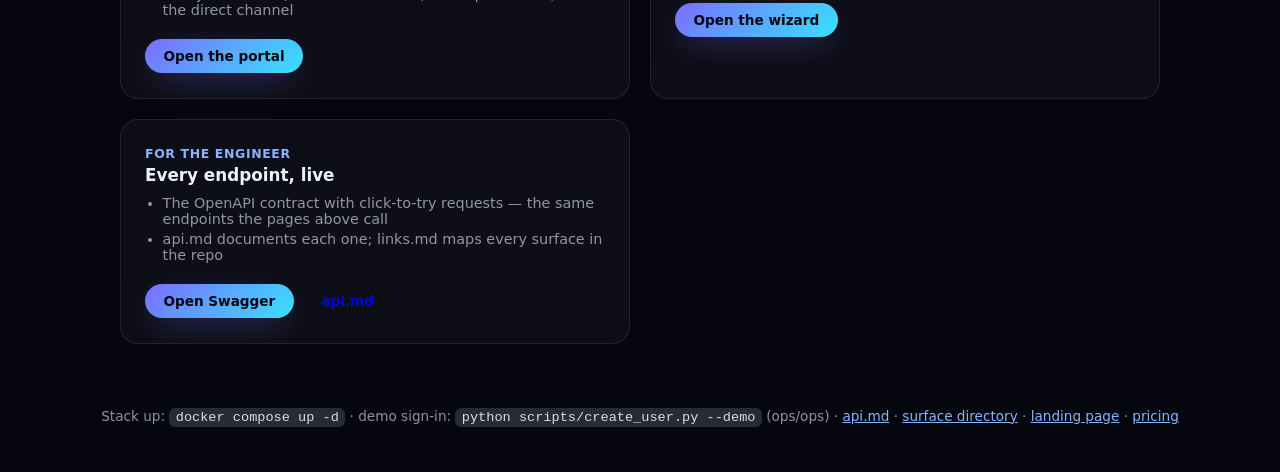
==== commit 3c2cbb78: "The customer's tracking page: the route the dispatcher computed, shareable by order id (#310) A new " ====
--- a/docs/demos.html
+++ b/docs/demos.html
@@ -71,6 +71,18 @@
         </ul>
         <div class="flow-actions">
           <a class="btn btn-primary btn-sm" href="ordering-demo.html">Open the storefront</a>
+        </div>
+      </section>
+
+      <section class="card">
+        <span class="role">For the customer</span>
+        <h2>Order tracking</h2>
+        <ul>
+          <li>Shareable, login-free: the order id is the capability token</li>
+          <li>Status timeline + ETA + the actual OSRM road route drawn on the map</li>
+        </ul>
+        <div class="flow-actions">
+          <a class="btn btn-primary btn-sm" href="track.html">Open tracking</a>
         </div>
       </section>
 
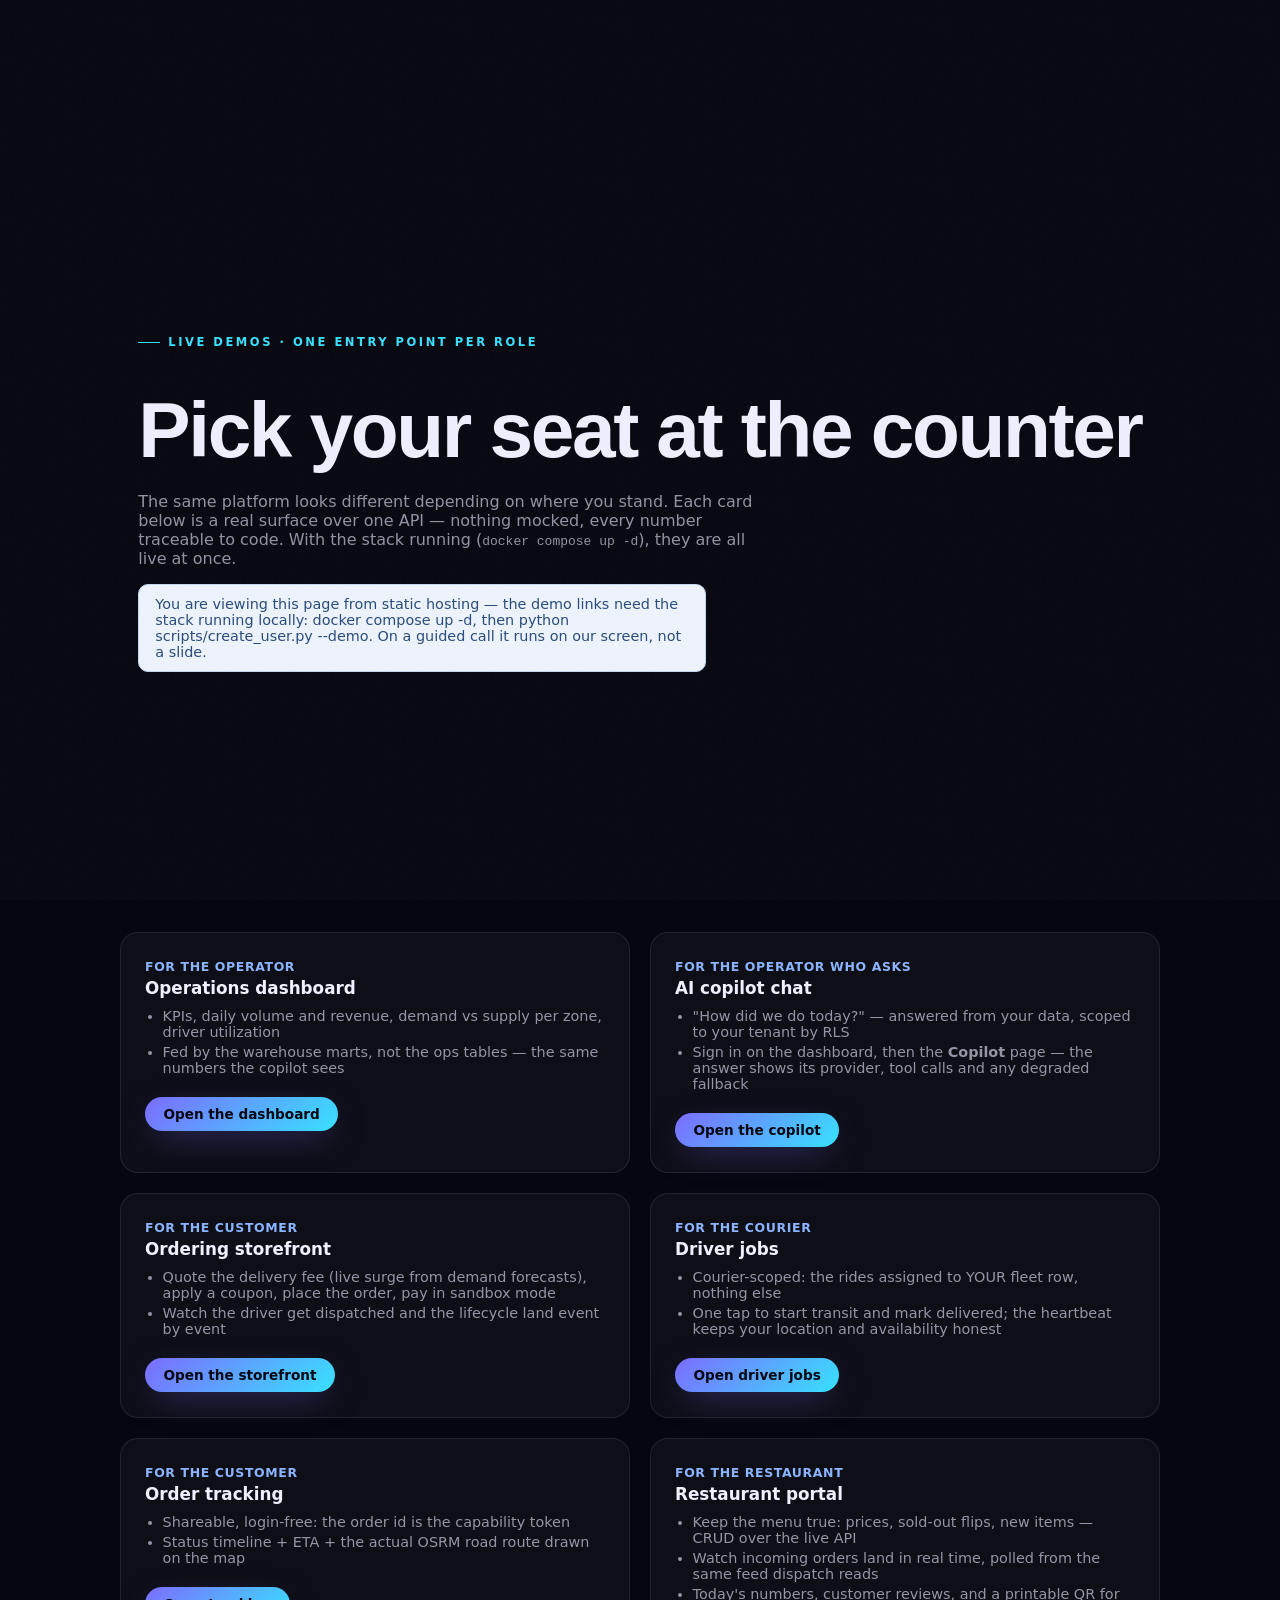
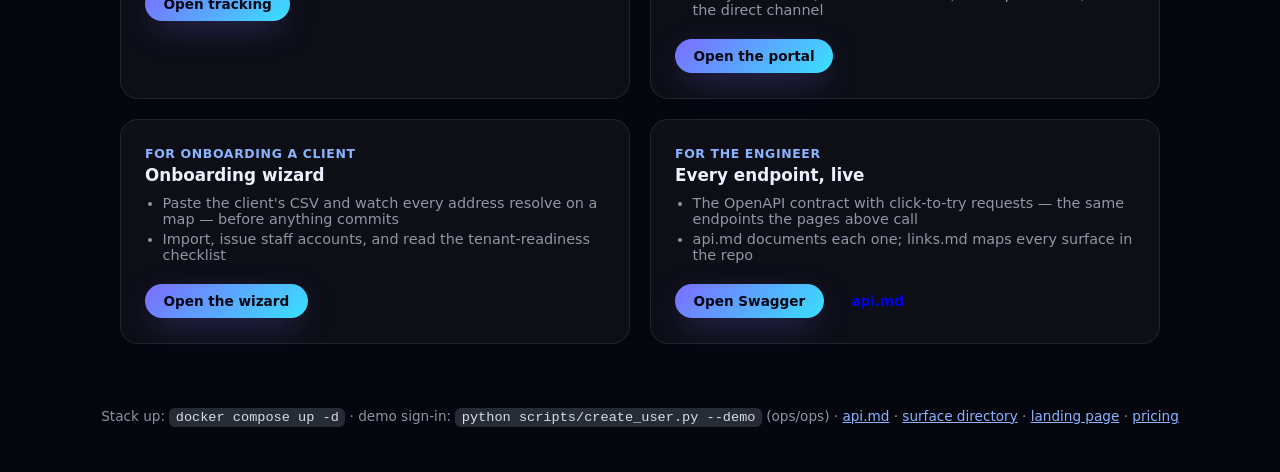
==== commit 130897fd: "The driver job view: the courier's own surface (#311) The triangle's third vertex: the customer orde" ====
--- a/docs/demos.html
+++ b/docs/demos.html
@@ -71,6 +71,18 @@
         </ul>
         <div class="flow-actions">
           <a class="btn btn-primary btn-sm" href="ordering-demo.html">Open the storefront</a>
+        </div>
+      </section>
+
+      <section class="card">
+        <span class="role">For the courier</span>
+        <h2>Driver jobs</h2>
+        <ul>
+          <li>Courier-scoped: the rides assigned to YOUR fleet row, nothing else</li>
+          <li>One tap to start transit and mark delivered; the heartbeat keeps your location and availability honest</li>
+        </ul>
+        <div class="flow-actions">
+          <a class="btn btn-primary btn-sm" href="driver.html">Open driver jobs</a>
         </div>
       </section>
 
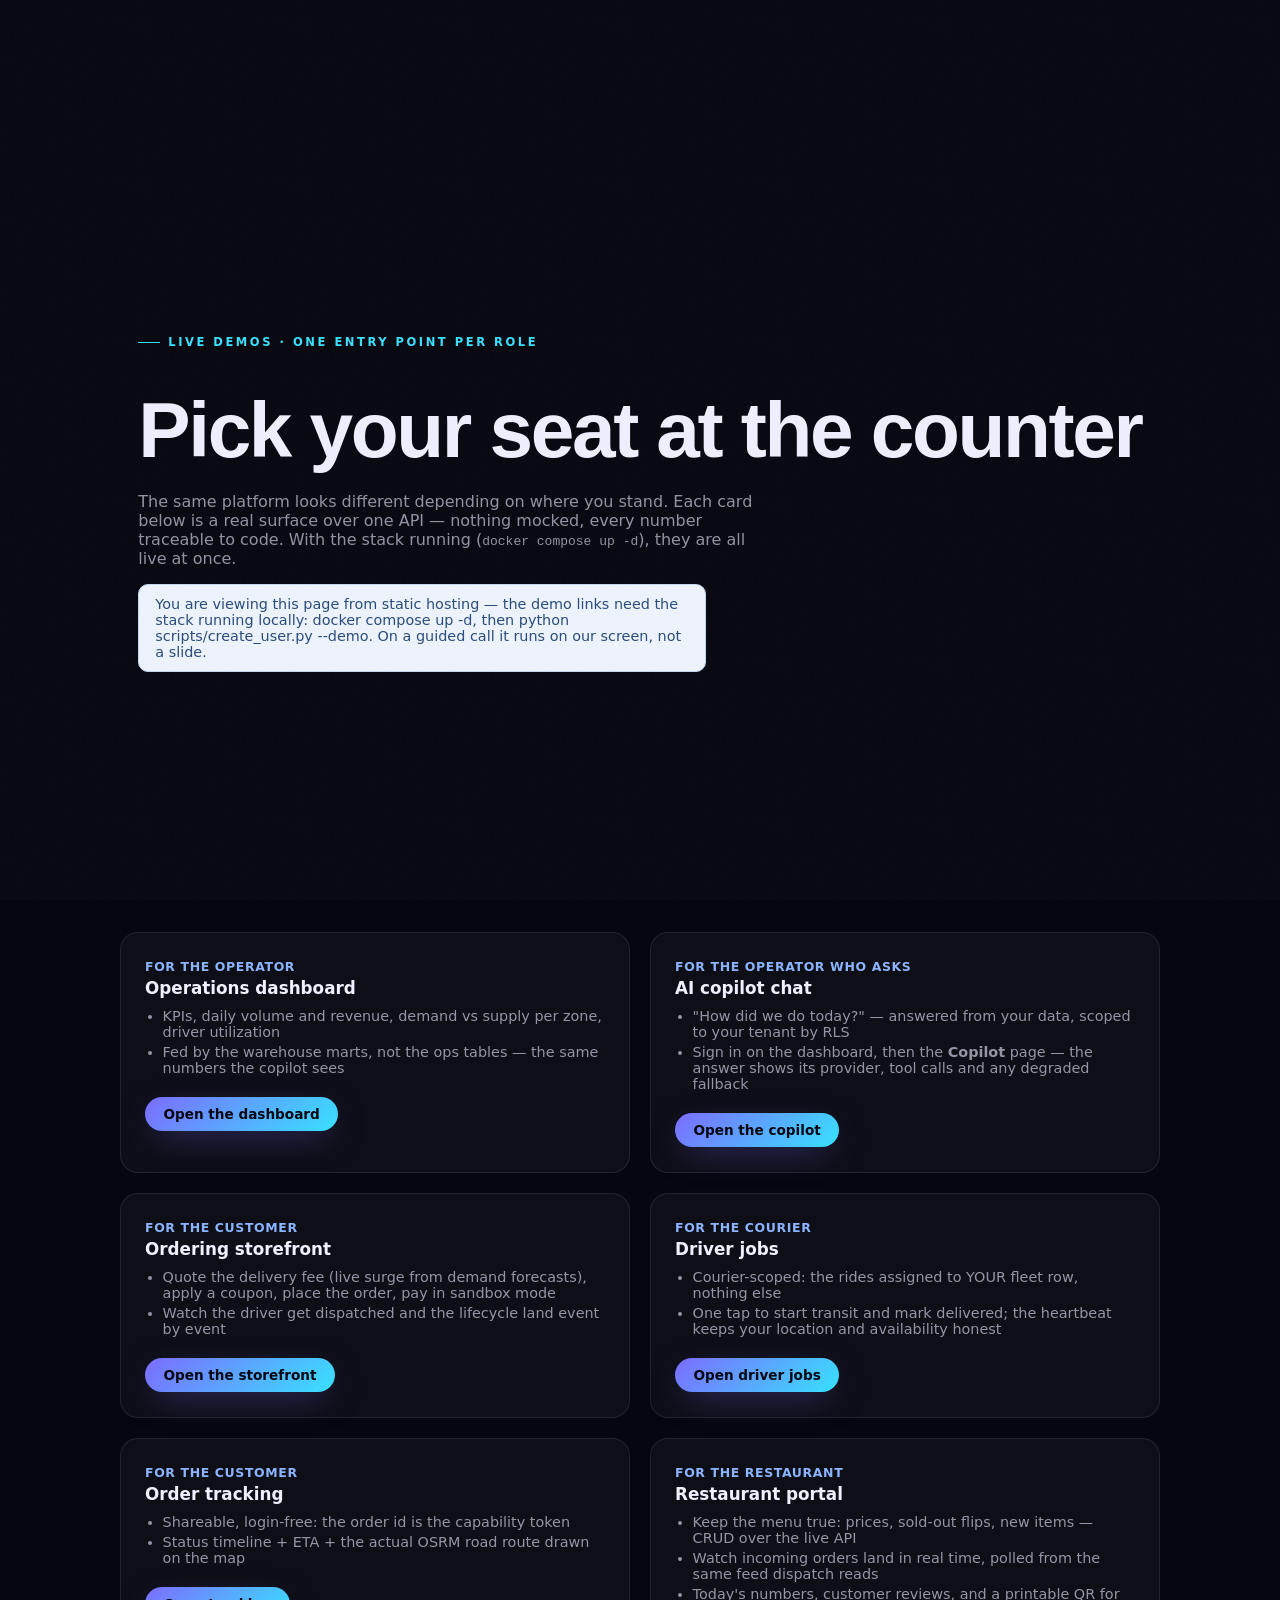
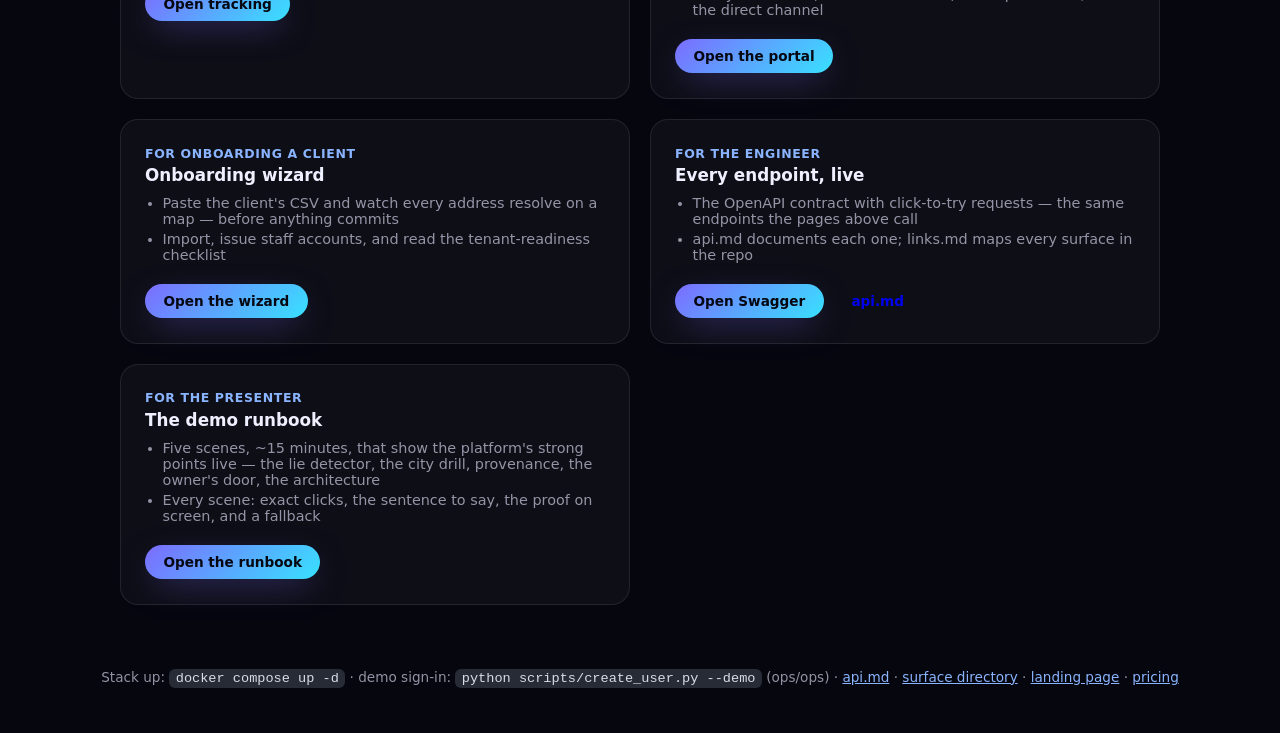
==== commit b6f5e917: "The demo runbook: five scenes that show the strong points live (#343/#358 presentation) The presente" ====
--- a/docs/demos.html
+++ b/docs/demos.html
@@ -135,6 +135,19 @@
           <a class="btn btn-sm" href="https://github.com/SiwarAttia6191/smart-delivery-ops/blob/main/docs/api.md">api.md</a>
         </div>
       </section>
+
+      <section class="card">
+        <span class="role">For the presenter</span>
+        <h2>The demo runbook</h2>
+        <ul>
+          <li>Five scenes, ~15 minutes, that show the platform's strong points live —
+            the lie detector, the city drill, provenance, the owner's door, the architecture</li>
+          <li>Every scene: exact clicks, the sentence to say, the proof on screen, and a fallback</li>
+        </ul>
+        <div class="flow-actions">
+          <a class="btn btn-primary btn-sm" href="https://github.com/SiwarAttia6191/smart-delivery-ops/blob/main/docs/guides/demo-runbook.md">Open the runbook</a>
+        </div>
+      </section>
     </div>
   </main>
 
